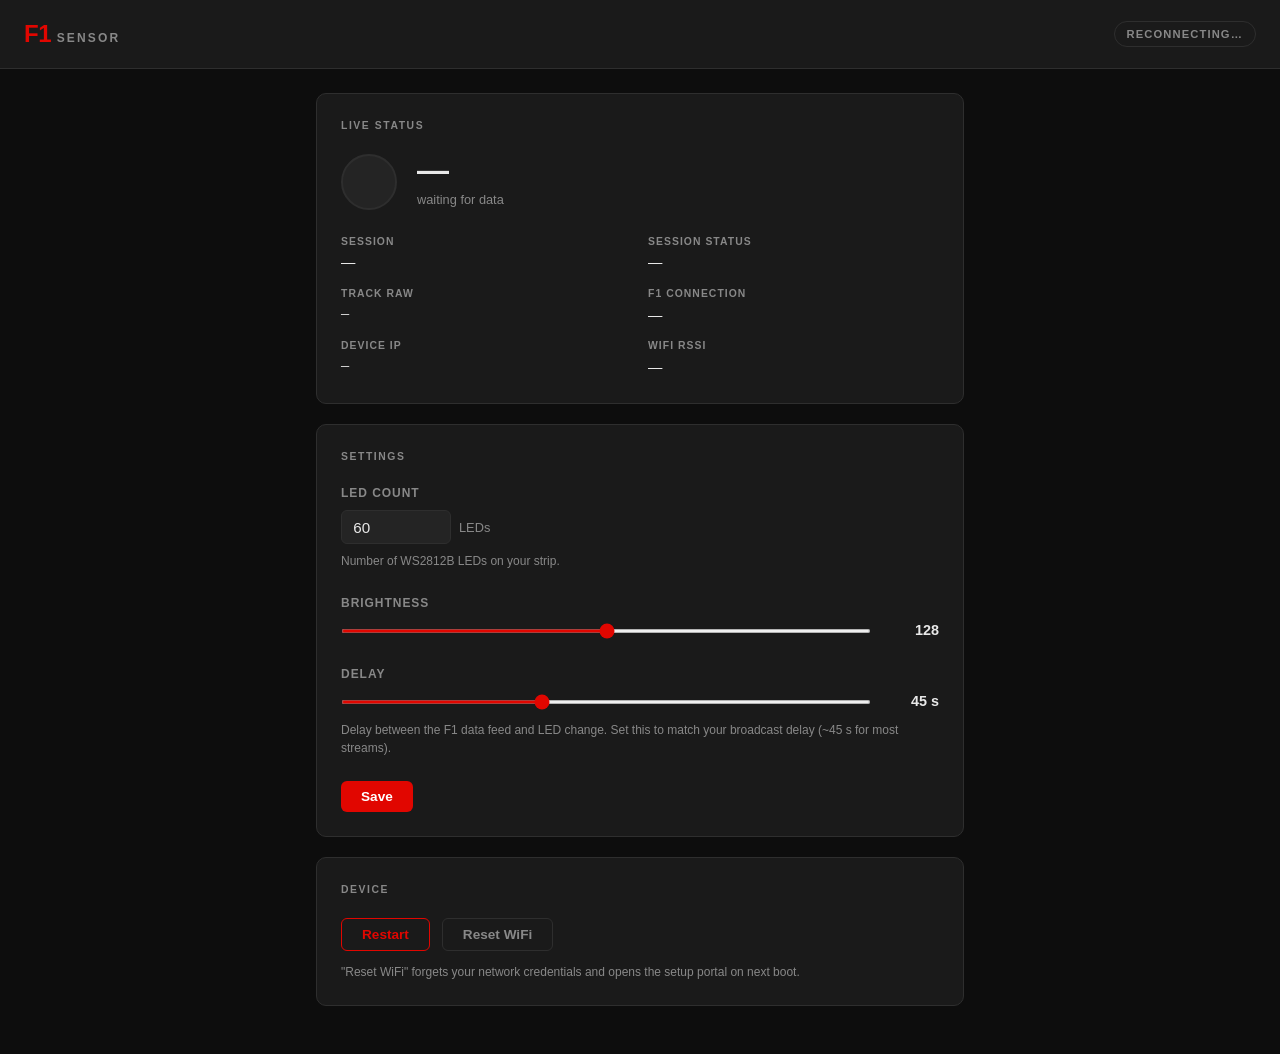
==== data/index.html @ 1b0b3849 "Initial setup 🚀" ====
<!DOCTYPE html>
<html lang="en">
<head>
  <meta charset="UTF-8" />
  <meta name="viewport" content="width=device-width, initial-scale=1.0" />
  <title>F1 Sensor</title>
  <link rel="stylesheet" href="style.css" />
</head>
<body>

  <header>
    <div class="logo">
      <span class="logo-f1">F1</span>
      <span class="logo-sensor">SENSOR</span>
    </div>
    <div class="connection-pill" id="conn-pill">connecting…</div>
  </header>

  <main>

    <!-- ── Status card ─────────────────────────────────────────────────── -->
    <section class="card" id="status-card">
      <h2>Live Status</h2>

      <div class="flag-display" id="flag-display">
        <div class="flag-indicator" id="flag-indicator"></div>
        <div class="flag-info">
          <div class="flag-name" id="flag-name">—</div>
          <div class="flag-sub" id="flag-sub">waiting for data</div>
        </div>
      </div>

      <div class="stat-grid">
        <div class="stat">
          <span class="stat-label">Session</span>
          <span class="stat-value" id="stat-session">—</span>
        </div>
        <div class="stat">
          <span class="stat-label">Session status</span>
          <span class="stat-value" id="stat-session-status">—</span>
        </div>
        <div class="stat">
          <span class="stat-label">Track raw</span>
          <span class="stat-value mono" id="stat-track-raw">—</span>
        </div>
        <div class="stat">
          <span class="stat-label">F1 connection</span>
          <span class="stat-value" id="stat-signalr">—</span>
        </div>
        <div class="stat">
          <span class="stat-label">Device IP</span>
          <span class="stat-value mono" id="stat-ip">—</span>
        </div>
        <div class="stat">
          <span class="stat-label">WiFi RSSI</span>
          <span class="stat-value" id="stat-rssi">—</span>
        </div>
      </div>
    </section>

    <!-- ── Settings card ───────────────────────────────────────────────── -->
    <section class="card" id="settings-card">
      <h2>Settings</h2>
      <form id="settings-form">

        <div class="field">
          <label for="led-count">LED count</label>
          <div class="input-row">
            <input type="number" id="led-count" name="led_count"
                   min="1" max="500" step="1" value="60" />
            <span class="unit">LEDs</span>
          </div>
          <p class="hint">Number of WS2812B LEDs on your strip.</p>
        </div>

        <div class="field">
          <label for="brightness">Brightness</label>
          <div class="slider-row">
            <input type="range" id="brightness" name="brightness"
                   min="0" max="255" step="1" value="128" />
            <span class="slider-value" id="brightness-val">128</span>
          </div>
        </div>

        <div class="field">
          <label for="delay">Delay</label>
          <div class="slider-row">
            <input type="range" id="delay" name="delay_ms_sec"
                   min="0" max="120" step="1" value="45" />
            <span class="slider-value" id="delay-val">45 s</span>
          </div>
          <p class="hint">
            Delay between the F1 data feed and LED change.
            Set this to match your broadcast delay (~45 s for most streams).
          </p>
        </div>

        <div class="button-row">
          <button type="submit" class="btn btn-primary" id="save-btn">Save</button>
          <span class="save-feedback" id="save-feedback"></span>
        </div>

      </form>
    </section>

    <!-- ── Device card ─────────────────────────────────────────────────── -->
    <section class="card" id="device-card">
      <h2>Device</h2>
      <div class="button-row">
        <button class="btn btn-danger" id="restart-btn">Restart</button>
        <button class="btn btn-ghost" id="wifi-reset-btn">Reset WiFi</button>
      </div>
      <p class="hint" style="margin-top:0.75rem">
        "Reset WiFi" forgets your network credentials and opens the setup portal on next boot.
      </p>
    </section>

  </main>

  <script src="app.js"></script>
</body>
</html>
---- data/style.css ----
/* ── Reset & base ──────────────────────────────────────────────────────────── */
*, *::before, *::after { box-sizing: border-box; margin: 0; padding: 0; }

:root {
  --f1-red:      #E10600;
  --f1-red-dim:  #7a0300;
  --bg:          #0d0d0d;
  --surface:     #1a1a1a;
  --surface2:    #242424;
  --border:      #2e2e2e;
  --text:        #e8e8e8;
  --text-muted:  #888;
  --green:       #00c853;
  --yellow:      #ffd600;
  --orange:      #ff8c00;
  --blue:        #2979ff;
  --radius:      10px;
  --font:        'Inter', 'Helvetica Neue', Arial, sans-serif;
}

body {
  font-family: var(--font);
  background:  var(--bg);
  color:       var(--text);
  min-height:  100vh;
  line-height: 1.5;
}

/* ── Header ────────────────────────────────────────────────────────────────── */
header {
  display:         flex;
  align-items:     center;
  justify-content: space-between;
  padding:         1rem 1.5rem;
  border-bottom:   1px solid var(--border);
  background:      var(--surface);
  position:        sticky;
  top:             0;
  z-index:         10;
}

.logo { display: flex; align-items: baseline; gap: 0.35rem; }
.logo-f1 {
  font-size:   1.5rem;
  font-weight: 900;
  color:       var(--f1-red);
  letter-spacing: -0.02em;
}
.logo-sensor {
  font-size:      0.75rem;
  font-weight:    600;
  letter-spacing: 0.18em;
  color:          var(--text-muted);
  text-transform: uppercase;
}

.connection-pill {
  font-size:     0.7rem;
  font-weight:   600;
  text-transform: uppercase;
  letter-spacing: 0.1em;
  padding:       0.25rem 0.75rem;
  border-radius: 999px;
  border:        1px solid var(--border);
  color:         var(--text-muted);
  transition:    all 0.3s;
}
.connection-pill.connected {
  border-color: var(--green);
  color:        var(--green);
}
.connection-pill.error {
  border-color: var(--f1-red);
  color:        var(--f1-red);
}

/* ── Main layout ───────────────────────────────────────────────────────────── */
main {
  max-width: 680px;
  margin:    0 auto;
  padding:   1.5rem 1rem 3rem;
  display:   flex;
  flex-direction: column;
  gap:       1.25rem;
}

/* ── Cards ─────────────────────────────────────────────────────────────────── */
.card {
  background:    var(--surface);
  border:        1px solid var(--border);
  border-radius: var(--radius);
  padding:       1.5rem;
}
.card h2 {
  font-size:      0.65rem;
  font-weight:    700;
  letter-spacing: 0.15em;
  text-transform: uppercase;
  color:          var(--text-muted);
  margin-bottom:  1.25rem;
}

/* ── Flag display ──────────────────────────────────────────────────────────── */
.flag-display {
  display:     flex;
  align-items: center;
  gap:         1.25rem;
  margin-bottom: 1.5rem;
}

.flag-indicator {
  width:         56px;
  height:        56px;
  border-radius: 50%;
  background:    var(--surface2);
  border:        2px solid var(--border);
  flex-shrink:   0;
  transition:    background 0.4s, border-color 0.4s, box-shadow 0.4s;
}

/* Flag colours */
.flag-indicator.IDLE     { background: #3a0000; border-color: #5a0000; }
.flag-indicator.CLEAR    { background: var(--green);  border-color: var(--green);
                            box-shadow: 0 0 18px 4px rgba(0,200,83,0.35); }
.flag-indicator.YELLOW   { background: var(--yellow); border-color: var(--yellow);
                            box-shadow: 0 0 18px 4px rgba(255,214,0,0.35); }
.flag-indicator.VSC      { background: var(--yellow); border-color: var(--yellow);
                            box-shadow: 0 0 18px 4px rgba(255,214,0,0.25); }
.flag-indicator.SC       { background: var(--orange); border-color: var(--orange);
                            box-shadow: 0 0 18px 4px rgba(255,140,0,0.35); }
.flag-indicator.RED      { background: var(--f1-red); border-color: var(--f1-red);
                            box-shadow: 0 0 18px 4px rgba(225,6,0,0.4); }
.flag-indicator.CHEQ     { background: linear-gradient(135deg,#fff 50%,#111 50%);
                            border-color: #ccc;
                            box-shadow: 0 0 18px 4px rgba(255,255,255,0.25); }

.flag-name {
  font-size:   2rem;
  font-weight: 800;
  letter-spacing: -0.02em;
  line-height: 1;
}
.flag-sub {
  font-size:  0.8rem;
  color:      var(--text-muted);
  margin-top: 0.3rem;
}

/* ── Stat grid ─────────────────────────────────────────────────────────────── */
.stat-grid {
  display:               grid;
  grid-template-columns: 1fr 1fr;
  gap:                   0.75rem 1rem;
}
.stat {
  display:        flex;
  flex-direction: column;
  gap:            0.2rem;
}
.stat-label {
  font-size:      0.65rem;
  font-weight:    600;
  letter-spacing: 0.1em;
  text-transform: uppercase;
  color:          var(--text-muted);
}
.stat-value {
  font-size:   0.9rem;
  font-weight: 500;
}
.stat-value.mono { font-family: monospace; font-size: 0.85rem; }

/* ── Form fields ───────────────────────────────────────────────────────────── */
.field {
  margin-bottom: 1.5rem;
}
.field:last-of-type { margin-bottom: 0; }

label {
  display:        block;
  font-size:      0.75rem;
  font-weight:    600;
  letter-spacing: 0.08em;
  text-transform: uppercase;
  color:          var(--text-muted);
  margin-bottom:  0.5rem;
}

.input-row {
  display:     flex;
  align-items: center;
  gap:         0.5rem;
}
input[type="number"] {
  background:    var(--surface2);
  border:        1px solid var(--border);
  border-radius: 6px;
  color:         var(--text);
  font-size:     0.95rem;
  padding:       0.45rem 0.7rem;
  width:         110px;
  outline:       none;
  transition:    border-color 0.2s;
}
input[type="number"]:focus { border-color: var(--f1-red); }

.unit {
  font-size:  0.8rem;
  color:      var(--text-muted);
}

.slider-row {
  display:     flex;
  align-items: center;
  gap:         0.75rem;
}
input[type="range"] {
  flex:        1;
  accent-color: var(--f1-red);
  height:      4px;
  cursor:      pointer;
}
.slider-value {
  font-size:   0.9rem;
  font-weight: 600;
  min-width:   3.5rem;
  text-align:  right;
  color:       var(--text);
}

.hint {
  font-size:  0.75rem;
  color:      var(--text-muted);
  margin-top: 0.5rem;
  line-height: 1.5;
}

/* ── Buttons ───────────────────────────────────────────────────────────────── */
.button-row {
  display:     flex;
  align-items: center;
  gap:         0.75rem;
  flex-wrap:   wrap;
  margin-top:  1.25rem;
}

.btn {
  display:       inline-flex;
  align-items:   center;
  justify-content: center;
  padding:       0.5rem 1.25rem;
  border-radius: 6px;
  font-size:     0.85rem;
  font-weight:   600;
  cursor:        pointer;
  border:        none;
  transition:    opacity 0.15s, transform 0.1s;
}
.btn:active { transform: scale(0.97); }

.btn-primary {
  background: var(--f1-red);
  color:      #fff;
}
.btn-primary:hover { opacity: 0.85; }

.btn-danger {
  background: transparent;
  border:     1px solid var(--f1-red);
  color:      var(--f1-red);
}
.btn-danger:hover { background: rgba(225,6,0,0.12); }

.btn-ghost {
  background: transparent;
  border:     1px solid var(--border);
  color:      var(--text-muted);
}
.btn-ghost:hover { border-color: var(--text-muted); color: var(--text); }

.save-feedback {
  font-size:  0.8rem;
  color:      var(--green);
  opacity:    0;
  transition: opacity 0.3s;
}
.save-feedback.visible { opacity: 1; }

/* ── Responsive ────────────────────────────────────────────────────────────── */
@media (max-width: 480px) {
  .stat-grid { grid-template-columns: 1fr; }
  .flag-name { font-size: 1.5rem; }
}
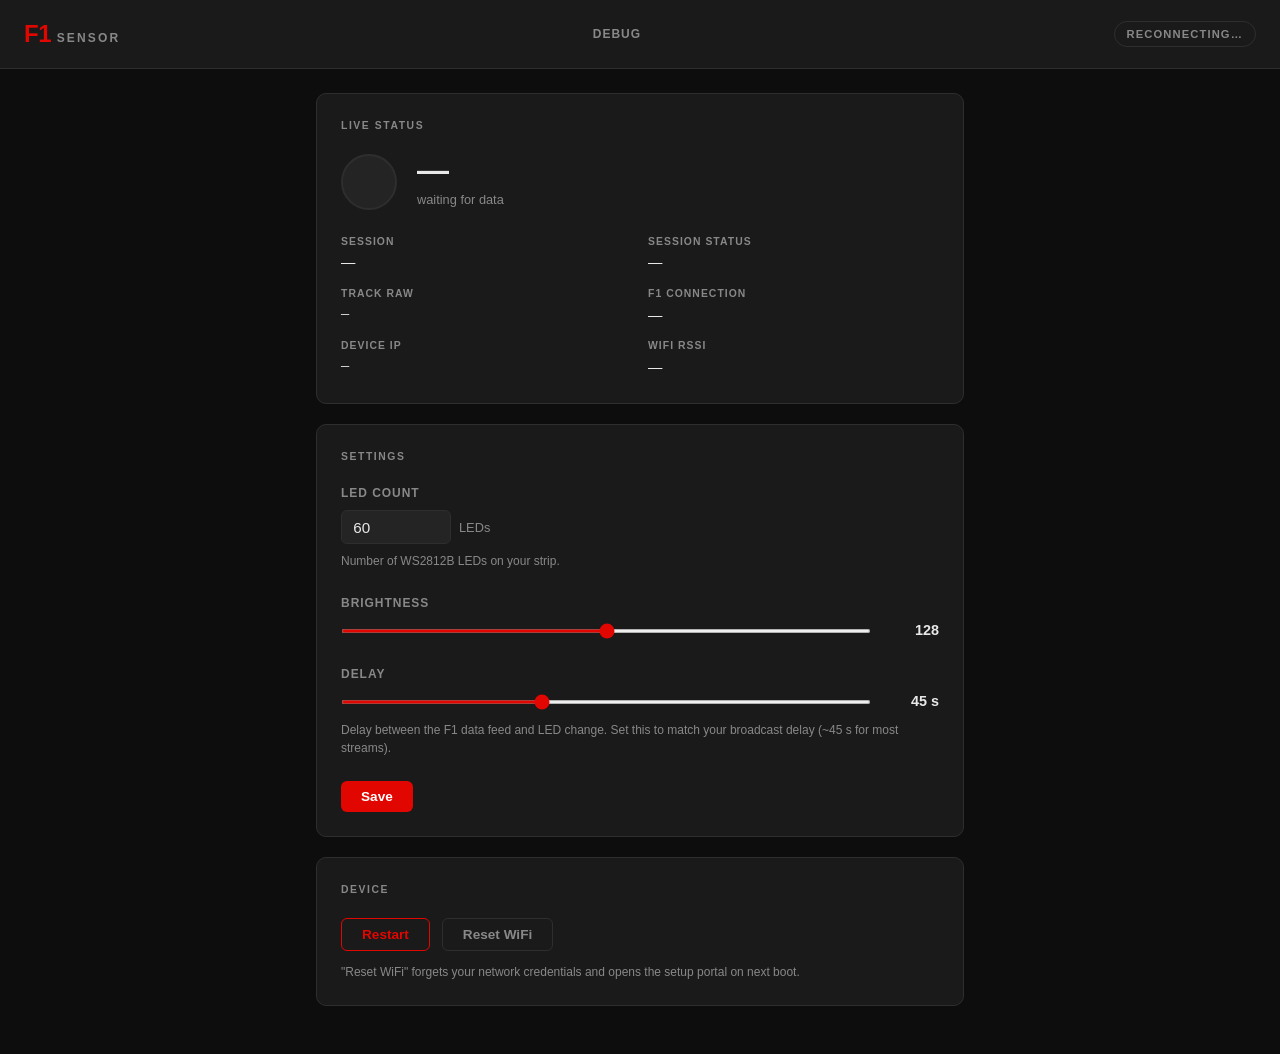
==== commit fa66ddf6: "Add debug page" ====
--- a/data/index.html
+++ b/data/index.html
@@ -13,6 +13,7 @@
       <span class="logo-f1">F1</span>
       <span class="logo-sensor">SENSOR</span>
     </div>
+    <a href="/debug.html" class="nav-link">Debug</a>
     <div class="connection-pill" id="conn-pill">connecting…</div>
   </header>
 
--- a/data/style.css
+++ b/data/style.css
@@ -286,8 +286,78 @@
 }
 .save-feedback.visible { opacity: 1; }
 
+/* ── Navigation link ───────────────────────────────────────────────────────── */
+.nav-link {
+  font-size:       0.75rem;
+  font-weight:     600;
+  color:           var(--text-muted);
+  text-decoration: none;
+  letter-spacing:  0.08em;
+  text-transform:  uppercase;
+  transition:      color 0.2s;
+}
+.nav-link:hover { color: var(--text); }
+
+/* ── Override banner ──────────────────────────────────────────────────────── */
+.override-banner {
+  background:      rgba(255,140,0,0.12);
+  border:          1px solid var(--orange);
+  border-radius:   var(--radius);
+  padding:         0.75rem 1rem;
+  display:         flex;
+  align-items:     center;
+  justify-content: space-between;
+  gap:             1rem;
+  font-size:       0.8rem;
+  font-weight:     700;
+  text-transform:  uppercase;
+  letter-spacing:  0.1em;
+  color:           var(--orange);
+}
+
+/* ── Flag button grid ─────────────────────────────────────────────────────── */
+.flag-btn-grid {
+  display:               grid;
+  grid-template-columns: repeat(auto-fill, minmax(120px, 1fr));
+  gap:                   0.5rem;
+}
+.flag-btn {
+  padding:        0.6rem 0.5rem;
+  border-radius:  6px;
+  font-size:      0.8rem;
+  font-weight:    700;
+  text-transform: uppercase;
+  letter-spacing: 0.08em;
+  cursor:         pointer;
+  border:         2px solid var(--border);
+  background:     var(--surface2);
+  color:          var(--text);
+  transition:     all 0.2s;
+}
+.flag-btn:hover  { border-color: var(--text-muted); }
+.flag-btn.active {
+  border-color: currentColor;
+  box-shadow:   0 0 12px 2px currentColor;
+}
+.flag-btn[data-flag="IDLE"]   { color: #8a2020; }
+.flag-btn[data-flag="CLEAR"]  { color: var(--green); }
+.flag-btn[data-flag="YELLOW"] { color: var(--yellow); }
+.flag-btn[data-flag="VSC"]    { color: var(--yellow); }
+.flag-btn[data-flag="SC"]     { color: var(--orange); }
+.flag-btn[data-flag="RED"]    { color: var(--f1-red); }
+.flag-btn[data-flag="CHEQ"]   { color: #ccc; }
+
+.btn-sm { padding: 0.3rem 0.7rem; font-size: 0.7rem; }
+
+/* ── Debug stat grid (3 columns) ──────────────────────────────────────────── */
+.debug-grid { grid-template-columns: 1fr 1fr 1fr; }
+
 /* ── Responsive ────────────────────────────────────────────────────────────── */
+@media (max-width: 600px) {
+  .debug-grid { grid-template-columns: 1fr 1fr; }
+}
 @media (max-width: 480px) {
   .stat-grid { grid-template-columns: 1fr; }
+  .debug-grid { grid-template-columns: 1fr; }
   .flag-name { font-size: 1.5rem; }
 }
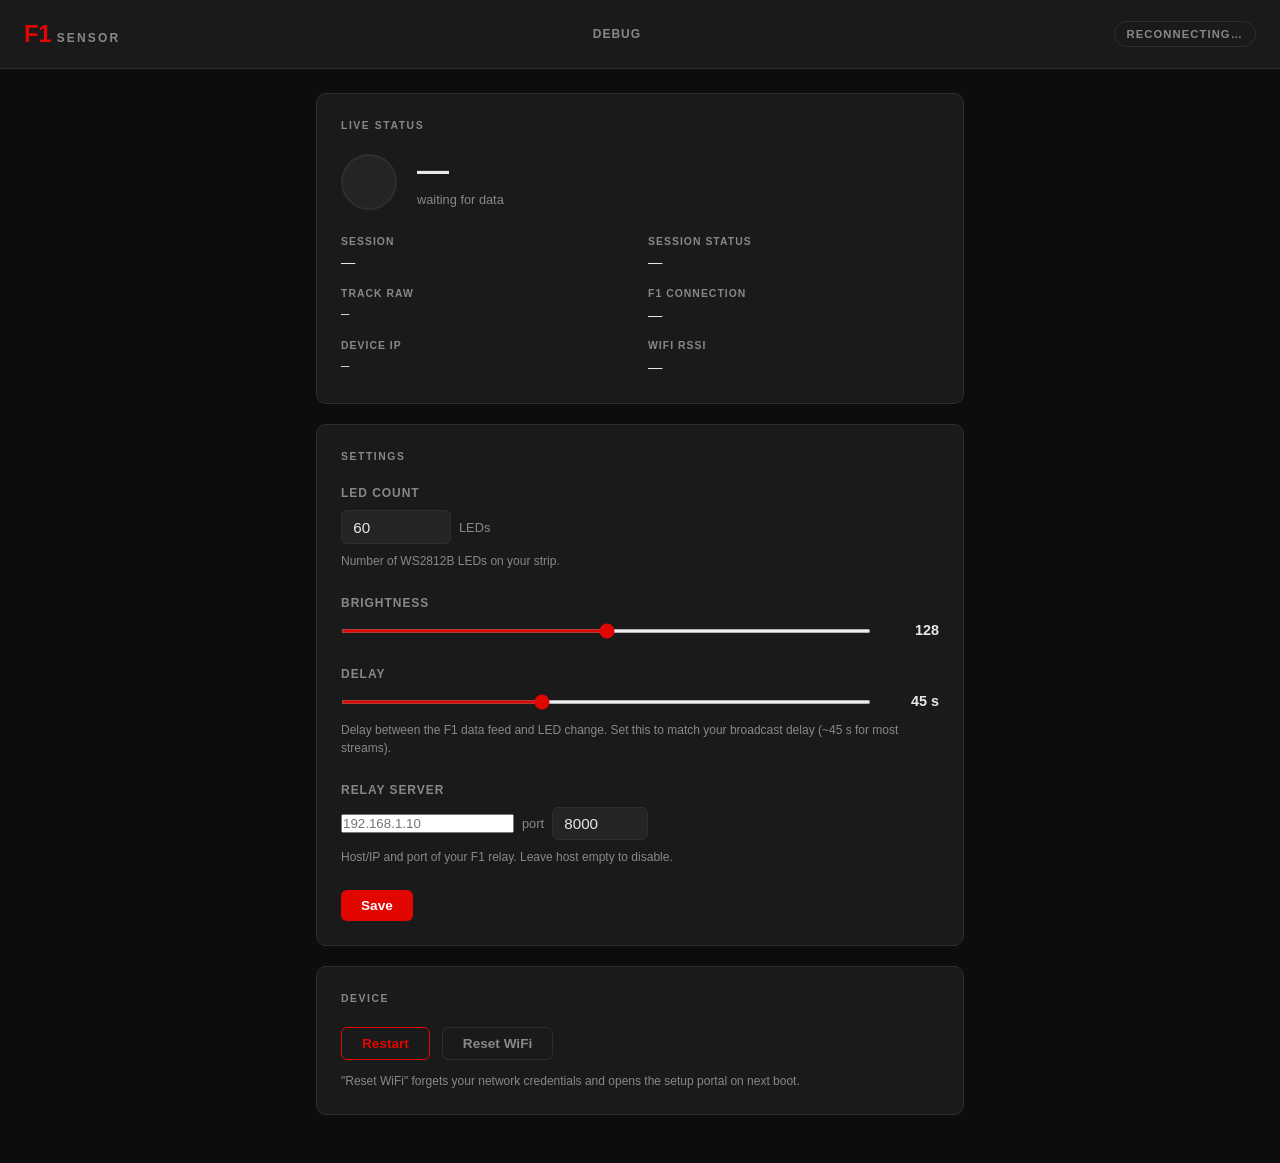
==== commit 4138c8e8: "feat: relay server settings in lamp web UI" ====
--- a/data/index.html
+++ b/data/index.html
@@ -96,6 +96,18 @@
           </p>
         </div>
 
+        <div class="field">
+          <label for="relay-host">Relay server</label>
+          <div class="input-row">
+            <input type="text" id="relay-host" name="relay_host"
+                   placeholder="192.168.1.10" />
+            <span class="unit">port</span>
+            <input type="number" id="relay-port" name="relay_port"
+                   min="1" max="65535" step="1" value="8000" style="max-width:6rem" />
+          </div>
+          <p class="hint">Host/IP and port of your F1 relay. Leave host empty to disable.</p>
+        </div>
+
         <div class="button-row">
           <button type="submit" class="btn btn-primary" id="save-btn">Save</button>
           <span class="save-feedback" id="save-feedback"></span>
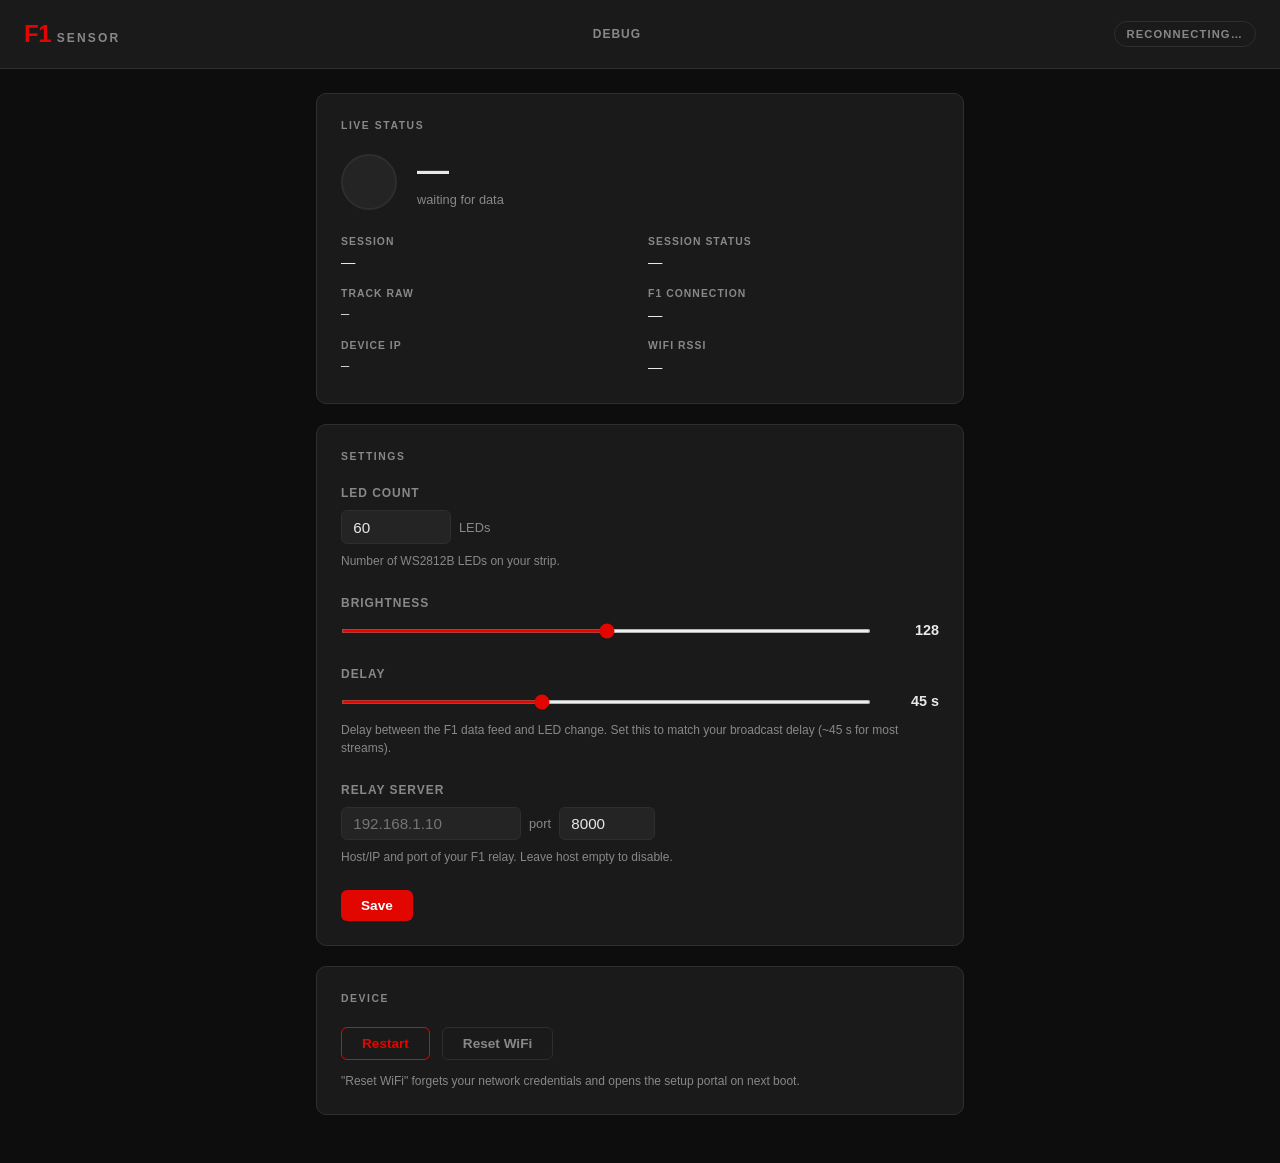
==== commit 7f80721b: "chore: sweep SignalR-era leftovers and polish relay settings UI - Drop dead F1 SignalR endpoint defi" ====
--- a/data/index.html
+++ b/data/index.html
@@ -103,7 +103,7 @@
                    placeholder="192.168.1.10" />
             <span class="unit">port</span>
             <input type="number" id="relay-port" name="relay_port"
-                   min="1" max="65535" step="1" value="8000" style="max-width:6rem" />
+                   min="1" max="65535" step="1" value="8000" />
           </div>
           <p class="hint">Host/IP and port of your F1 relay. Leave host empty to disable.</p>
         </div>
--- a/data/style.css
+++ b/data/style.css
@@ -191,7 +191,8 @@
   align-items: center;
   gap:         0.5rem;
 }
-input[type="number"] {
+input[type="number"],
+input[type="text"] {
   background:    var(--surface2);
   border:        1px solid var(--border);
   border-radius: 6px;
@@ -202,7 +203,12 @@
   outline:       none;
   transition:    border-color 0.2s;
 }
-input[type="number"]:focus { border-color: var(--f1-red); }
+input[type="number"]:focus,
+input[type="text"]:focus { border-color: var(--f1-red); }
+
+input[type="text"] { width: 180px; }
+
+#relay-port { max-width: 6rem; }
 
 .unit {
   font-size:  0.8rem;
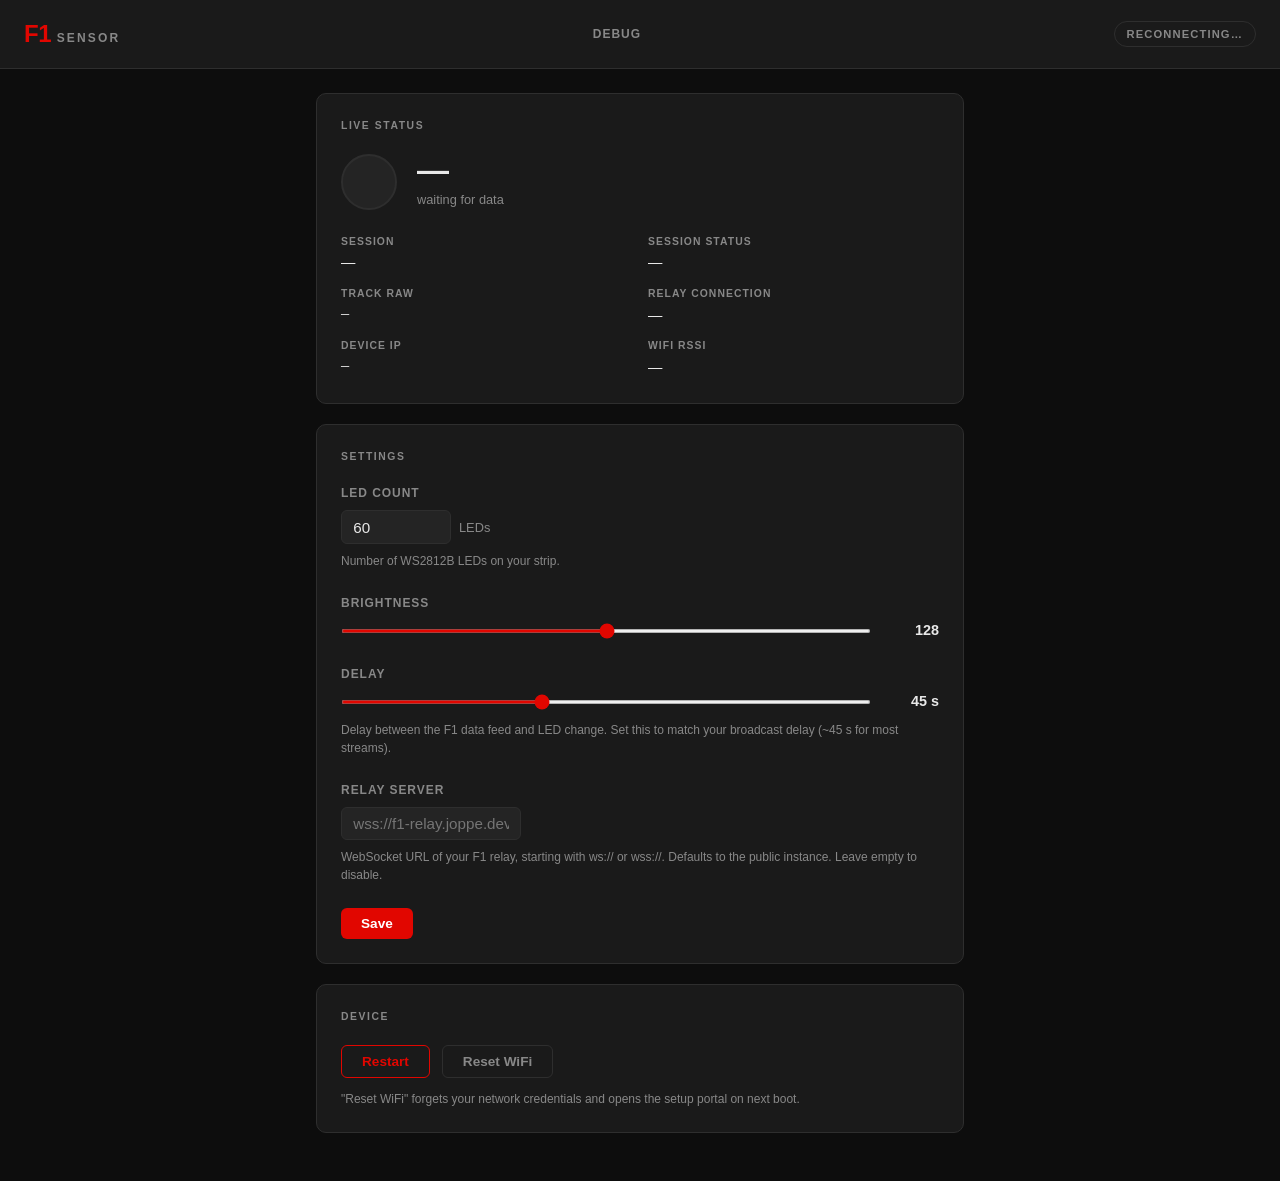
==== commit 8186a699: "feat: connect to the relay over wss:// and finish the relay migration The relay is deployed at f1-re" ====
--- a/data/index.html
+++ b/data/index.html
@@ -45,8 +45,8 @@
           <span class="stat-value mono" id="stat-track-raw">—</span>
         </div>
         <div class="stat">
-          <span class="stat-label">F1 connection</span>
-          <span class="stat-value" id="stat-signalr">—</span>
+          <span class="stat-label">Relay connection</span>
+          <span class="stat-value" id="stat-relay">—</span>
         </div>
         <div class="stat">
           <span class="stat-label">Device IP</span>
@@ -97,15 +97,15 @@
         </div>
 
         <div class="field">
-          <label for="relay-host">Relay server</label>
+          <label for="relay-url">Relay server</label>
           <div class="input-row">
-            <input type="text" id="relay-host" name="relay_host"
-                   placeholder="192.168.1.10" />
-            <span class="unit">port</span>
-            <input type="number" id="relay-port" name="relay_port"
-                   min="1" max="65535" step="1" value="8000" />
+            <input type="text" id="relay-url" name="relay_url"
+                   placeholder="wss://f1-relay.joppe.dev/ws" />
           </div>
-          <p class="hint">Host/IP and port of your F1 relay. Leave host empty to disable.</p>
+          <p class="hint">
+            WebSocket URL of your F1 relay, starting with ws:// or wss://.
+            Defaults to the public instance. Leave empty to disable.
+          </p>
         </div>
 
         <div class="button-row">
